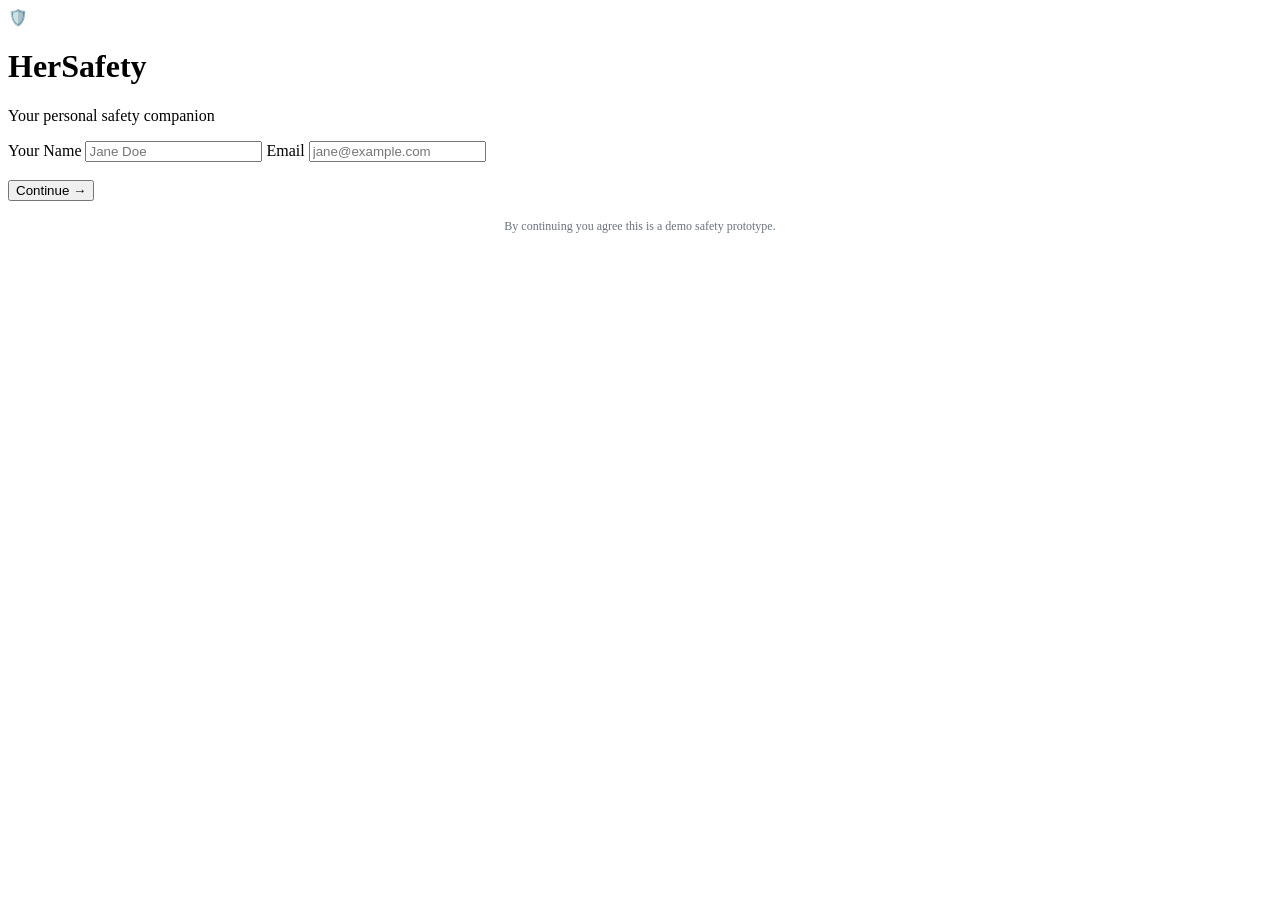
==== index.html @ b2b92cac "Add initial HTML structure for login page" ====
<!DOCTYPE html>
<html lang="en">
<head>
<meta charset="UTF-8" />
<meta name="viewport" content="width=device-width, initial-scale=1, maximum-scale=1" />
<title>HerSafety — Sign in</title>
<link rel="stylesheet" href="style.css" />
</head>
<body>
<div class="login-wrap">
  <div class="brand">
    <div class="logo">🛡️</div>
    <h1>HerSafety</h1>
    <p>Your personal safety companion</p>
  </div>

  <div class="card">
    <form id="login-form">
      <label for="name">Your Name</label>
      <input id="name" class="input" type="text" placeholder="Jane Doe" required />
      <label for="email">Email</label>
      <input id="email" class="input" type="email" placeholder="jane@example.com" required />
      <div style="height: 18px"></div>
      <button type="submit" class="btn btn-primary">Continue →</button>
    </form>
  </div>

  <p style="text-align:center; color:#6b7280; font-size:12px; margin-top:18px;">
    By continuing you agree this is a demo safety prototype.
  </p>
</div>

<script src="script.js"></script>
<script>initLogin();</script>
</body>
</html>
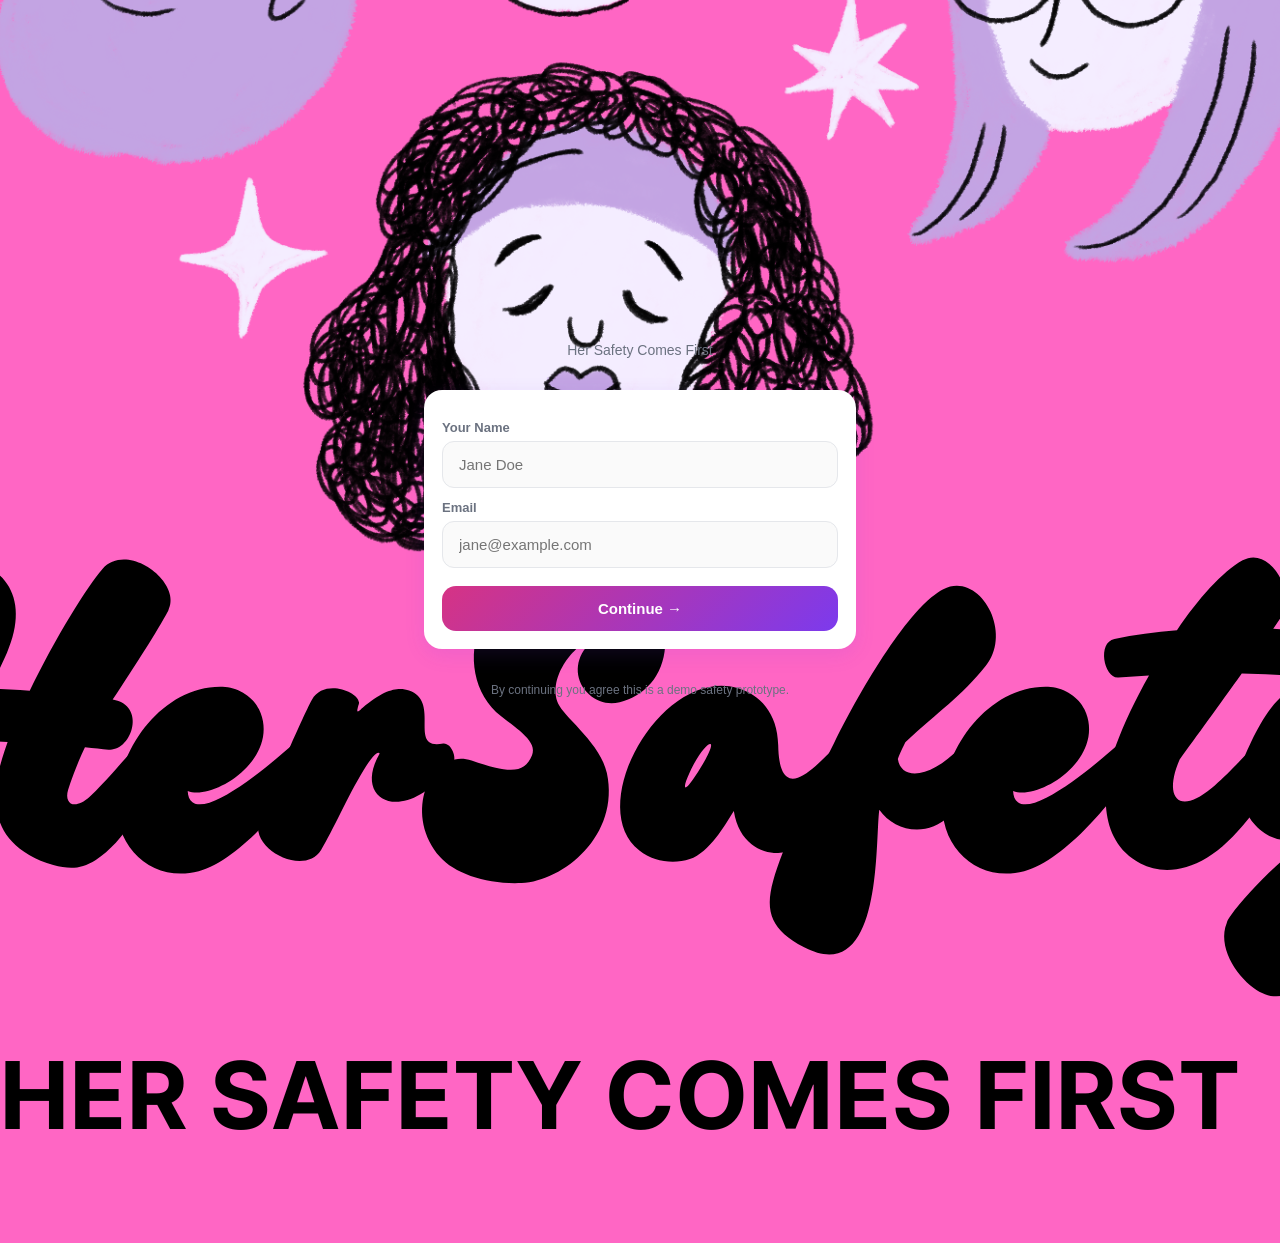
==== commit 26a199e4: "Update index.html" ====
--- a/index.html
+++ b/index.html
@@ -3,15 +3,18 @@
 <head>
 <meta charset="UTF-8" />
 <meta name="viewport" content="width=device-width, initial-scale=1, maximum-scale=1" />
-<title>HerSafety — Sign in</title>
+<title>HerSafety </title>
+  <link rel="icon" type="image/png" href="HerSafety.png">
 <link rel="stylesheet" href="style.css" />
 </head>
 <body>
 <div class="login-wrap">
   <div class="brand">
-    <div class="logo">🛡️</div>
+   <div class="logo">
+  <img src="HerSafety.png" alt="HerSafety Logo">
+</div>
     <h1>HerSafety</h1>
-    <p>Your personal safety companion</p>
+    <p>Her Safety Comes First</p>
   </div>
 
   <div class="card">
--- a/style.css
+++ b/style.css
@@ -0,0 +1,434 @@
+/* HerSafety - Mobile-first styling */
+* { box-sizing: border-box; margin: 0; padding: 0; }
+
+:root {
+  --bg-grad: linear-gradient(160deg, #fde7f3 0%, #f3e8ff 50%, #e0e7ff 100%);
+  --primary: #d63384;
+  --primary-dark: #a61e63;
+  --accent: #7c3aed;
+  --danger: #e11d48;
+  --safe: #10b981;
+  --warn: #f59e0b;
+  --card: #ffffff;
+  --text: #1f1f33;
+  --muted: #6b7280;
+  --shadow: 0 6px 20px rgba(124, 58, 237, 0.12);
+  --radius: 18px;
+}
+
+html, body {
+  height: 100%;
+  font-family: -apple-system, BlinkMacSystemFont, "Segoe UI", Roboto, sans-serif;
+  color: var(--text);
+  background: var(--bg-grad);
+  background-attachment: fixed;
+  -webkit-font-smoothing: antialiased;
+}
+
+.app {
+  max-width: 480px;
+  margin: 0 auto;
+  min-height: 100vh;
+  padding: 24px 20px 100px;
+  position: relative;
+}
+
+.app.no-nav { padding-bottom: 24px; }
+
+/* Headers */
+.page-header {
+  margin-bottom: 20px;
+}
+.page-header h1 {
+  font-size: 26px;
+  font-weight: 700;
+  letter-spacing: -0.5px;
+}
+.page-header p { color: var(--muted); margin-top: 4px; font-size: 14px; }
+
+/* Cards */
+.card {
+  background: var(--card);
+  border-radius: var(--radius);
+  padding: 18px;
+  box-shadow: var(--shadow);
+  margin-bottom: 16px;
+}
+
+/* Buttons */
+.btn {
+  display: inline-flex;
+  align-items: center;
+  justify-content: center;
+  gap: 8px;
+  width: 100%;
+  padding: 14px 18px;
+  border: none;
+  border-radius: 14px;
+  font-size: 15px;
+  font-weight: 600;
+  cursor: pointer;
+  transition: transform 0.15s ease, box-shadow 0.15s ease, opacity 0.15s ease;
+  font-family: inherit;
+}
+.btn:active { transform: scale(0.97); }
+.btn:hover { box-shadow: 0 4px 14px rgba(0,0,0,0.1); }
+
+.btn-primary {
+  background: linear-gradient(135deg, var(--primary), var(--accent));
+  color: white;
+}
+.btn-secondary {
+  background: #f3f4f6;
+  color: var(--text);
+}
+.btn-danger {
+  background: var(--danger);
+  color: white;
+}
+.btn-ghost {
+  background: transparent;
+  color: var(--primary);
+  border: 1.5px solid var(--primary);
+}
+
+/* Inputs */
+.input {
+  width: 100%;
+  padding: 14px 16px;
+  border-radius: 12px;
+  border: 1.5px solid #e5e7eb;
+  font-size: 15px;
+  font-family: inherit;
+  background: #fafafa;
+  transition: border 0.2s;
+}
+.input:focus {
+  outline: none;
+  border-color: var(--primary);
+  background: white;
+}
+label {
+  display: block;
+  font-size: 13px;
+  font-weight: 600;
+  color: var(--muted);
+  margin-bottom: 6px;
+  margin-top: 12px;
+}
+
+/* Login */
+.login-wrap {
+  min-height: 100vh;
+  display: flex;
+  flex-direction: column;
+  justify-content: center;
+  padding: 24px;
+  max-width: 480px;
+  margin: 0 auto;
+}
+.brand {
+  text-align: center;
+  margin-bottom: 32px;
+}
+.brand .logo {
+  width: 80px; height: 80px;
+  margin: 0 auto 16px;
+  border-radius: 50%;
+  background: linear-gradient(135deg, var(--primary), var(--accent));
+  display: flex; align-items: center; justify-content: center;
+  font-size: 38px;
+  box-shadow: 0 10px 30px rgba(214, 51, 132, 0.35);
+}
+.brand h1 {
+  font-size: 32px;
+  background: linear-gradient(135deg, var(--primary), var(--accent));
+  -webkit-background-clip: text;
+  -webkit-text-fill-color: transparent;
+  background-clip: text;
+}
+.brand p { color: var(--muted); margin-top: 6px; font-size: 14px; }
+
+/* Greeting */
+.greeting {
+  margin-bottom: 18px;
+}
+.greeting h2 { font-size: 24px; font-weight: 700; }
+.greeting .loc {
+  display: flex; align-items: center; gap: 6px;
+  color: var(--muted); font-size: 13px; margin-top: 6px;
+}
+
+/* SOS Button */
+.sos-wrap {
+  display: flex; flex-direction: column; align-items: center;
+  margin: 28px 0;
+}
+.sos-btn {
+  width: 200px; height: 200px;
+  border-radius: 50%;
+  border: none;
+  background: radial-gradient(circle at 30% 30%, #ff5778, #d6004a);
+  color: white;
+  font-size: 36px;
+  font-weight: 800;
+  letter-spacing: 2px;
+  cursor: pointer;
+  box-shadow: 0 0 0 0 rgba(214, 0, 74, 0.5), 0 15px 40px rgba(214, 0, 74, 0.4);
+  animation: pulse 2s infinite;
+  font-family: inherit;
+  transition: transform 0.15s;
+}
+.sos-btn:active { transform: scale(0.95); }
+.sos-hint { color: var(--muted); margin-top: 14px; font-size: 13px; text-align: center; }
+
+@keyframes pulse {
+  0% { box-shadow: 0 0 0 0 rgba(214, 0, 74, 0.5), 0 15px 40px rgba(214, 0, 74, 0.4); }
+  70% { box-shadow: 0 0 0 25px rgba(214, 0, 74, 0), 0 15px 40px rgba(214, 0, 74, 0.4); }
+  100% { box-shadow: 0 0 0 0 rgba(214, 0, 74, 0), 0 15px 40px rgba(214, 0, 74, 0.4); }
+}
+
+/* Quick actions grid */
+.section-title {
+  font-size: 16px; font-weight: 700; margin: 20px 0 12px;
+}
+.actions-grid {
+  display: grid;
+  grid-template-columns: 1fr 1fr;
+  gap: 12px;
+}
+.action-card {
+  background: var(--card);
+  border-radius: var(--radius);
+  padding: 16px;
+  text-align: center;
+  cursor: pointer;
+  border: none;
+  box-shadow: var(--shadow);
+  transition: transform 0.15s;
+  font-family: inherit;
+}
+.action-card:active { transform: scale(0.96); }
+.action-card .icon { font-size: 28px; margin-bottom: 8px; }
+.action-card .name { font-size: 13px; font-weight: 600; color: var(--text); }
+
+/* Bottom navigation */
+.bottom-nav {
+  position: fixed;
+  bottom: 0; left: 0; right: 0;
+  background: white;
+  border-top: 1px solid #f0f0f0;
+  display: flex;
+  justify-content: space-around;
+  padding: 10px 0 calc(10px + env(safe-area-inset-bottom));
+  max-width: 480px;
+  margin: 0 auto;
+  box-shadow: 0 -4px 20px rgba(0,0,0,0.05);
+}
+.nav-item {
+  flex: 1;
+  display: flex; flex-direction: column; align-items: center;
+  text-decoration: none;
+  color: var(--muted);
+  font-size: 11px;
+  font-weight: 600;
+  gap: 3px;
+  padding: 4px;
+  transition: color 0.2s;
+}
+.nav-item .nav-icon { font-size: 22px; }
+.nav-item.active { color: var(--primary); }
+
+/* Modal overlay */
+.overlay {
+  position: fixed; inset: 0;
+  background: rgba(225, 29, 72, 0.96);
+  display: none;
+  flex-direction: column;
+  align-items: center;
+  justify-content: center;
+  z-index: 1000;
+  color: white;
+  padding: 24px;
+  text-align: center;
+}
+.overlay.active { display: flex; animation: fadeIn 0.3s; }
+.overlay .pulse-circle {
+  width: 140px; height: 140px;
+  border-radius: 50%;
+  background: rgba(255,255,255,0.2);
+  display: flex; align-items: center; justify-content: center;
+  font-size: 60px;
+  margin-bottom: 24px;
+  animation: pulseWhite 1.2s infinite;
+}
+.overlay h2 { font-size: 28px; margin-bottom: 12px; }
+.overlay .status-list {
+  list-style: none;
+  margin: 20px 0 28px;
+  text-align: left;
+  font-size: 14px;
+  line-height: 2;
+}
+.overlay .status-list li::before {
+  content: "✓ "; font-weight: bold; margin-right: 6px;
+}
+.overlay .btn { max-width: 280px; }
+
+@keyframes fadeIn { from { opacity: 0; } to { opacity: 1; } }
+@keyframes pulseWhite {
+  0%,100% { transform: scale(1); }
+  50% { transform: scale(1.08); }
+}
+
+/* Map page */
+.map-container {
+  position: relative;
+  height: 360px;
+  border-radius: var(--radius);
+  overflow: hidden;
+  box-shadow: var(--shadow);
+  background: #e0e7ff;
+}
+.map-container iframe {
+  width: 100%; height: 100%; border: 0;
+}
+.zone-legend {
+  display: flex;
+  gap: 8px;
+  margin-top: 14px;
+  flex-wrap: wrap;
+}
+.zone-chip {
+  flex: 1;
+  min-width: 90px;
+  padding: 10px;
+  border-radius: 12px;
+  text-align: center;
+  font-size: 12px;
+  font-weight: 600;
+  color: white;
+}
+.zone-chip.safe { background: var(--safe); }
+.zone-chip.warn { background: var(--warn); }
+.zone-chip.risk { background: var(--danger); }
+
+.status-banner {
+  margin-top: 16px;
+  padding: 16px;
+  border-radius: var(--radius);
+  text-align: center;
+  font-weight: 600;
+  color: white;
+}
+.status-banner.safe { background: var(--safe); }
+.status-banner.warn { background: var(--warn); }
+.status-banner.risk { background: var(--danger); }
+
+/* Contacts */
+.contact-item {
+  display: flex;
+  align-items: center;
+  background: var(--card);
+  padding: 14px 16px;
+  border-radius: 14px;
+  margin-bottom: 10px;
+  box-shadow: var(--shadow);
+  gap: 12px;
+}
+.contact-avatar {
+  width: 44px; height: 44px;
+  border-radius: 50%;
+  background: linear-gradient(135deg, var(--primary), var(--accent));
+  color: white;
+  display: flex; align-items: center; justify-content: center;
+  font-weight: 700;
+  flex-shrink: 0;
+}
+.contact-info { flex: 1; min-width: 0; }
+.contact-info .name { font-weight: 600; font-size: 15px; }
+.contact-info .num { color: var(--muted); font-size: 13px; }
+.contact-del {
+  background: transparent;
+  border: none;
+  color: var(--danger);
+  font-size: 20px;
+  cursor: pointer;
+  padding: 6px;
+}
+.empty-state {
+  text-align: center;
+  color: var(--muted);
+  padding: 40px 20px;
+  font-size: 14px;
+}
+
+/* Profile */
+.profile-head {
+  text-align: center;
+  margin: 20px 0 28px;
+}
+.profile-avatar {
+  width: 96px; height: 96px;
+  margin: 0 auto 16px;
+  border-radius: 50%;
+  background: linear-gradient(135deg, var(--primary), var(--accent));
+  color: white;
+  display: flex; align-items: center; justify-content: center;
+  font-size: 38px;
+  font-weight: 700;
+  box-shadow: 0 10px 30px rgba(214, 51, 132, 0.3);
+}
+.profile-head .name { font-size: 22px; font-weight: 700; }
+.profile-head .email { color: var(--muted); font-size: 14px; margin-top: 4px; }
+
+/* Voice listening indicator */
+.listening {
+  background: var(--accent) !important;
+  color: white !important;
+  animation: pulse 1.5s infinite;
+}
+
+/* Escape call modal */
+.choices {
+  display: flex; gap: 8px; margin-top: 12px;
+}
+.choices button {
+  flex: 1;
+  padding: 12px;
+  border-radius: 12px;
+  border: 1.5px solid var(--primary);
+  background: white;
+  color: var(--primary);
+  font-weight: 600;
+  cursor: pointer;
+  font-family: inherit;
+}
+.choices button:hover { background: var(--primary); color: white; }
+
+.toast {
+  position: fixed;
+  bottom: 90px; left: 50%;
+  transform: translateX(-50%);
+  background: rgba(31, 31, 51, 0.95);
+  color: white;
+  padding: 12px 20px;
+  border-radius: 12px;
+  font-size: 14px;
+  z-index: 999;
+  opacity: 0;
+  transition: opacity 0.3s, transform 0.3s;
+  pointer-events: none;
+  max-width: 360px;
+  text-align: center;
+}
+.toast.show { opacity: 1; transform: translateX(-50%) translateY(-6px); }
+
+video.preview {
+  width: 100%;
+  border-radius: 14px;
+  margin-top: 12px;
+  background: #000;
+  display: none;
+}
+video.preview.active { display: block; }
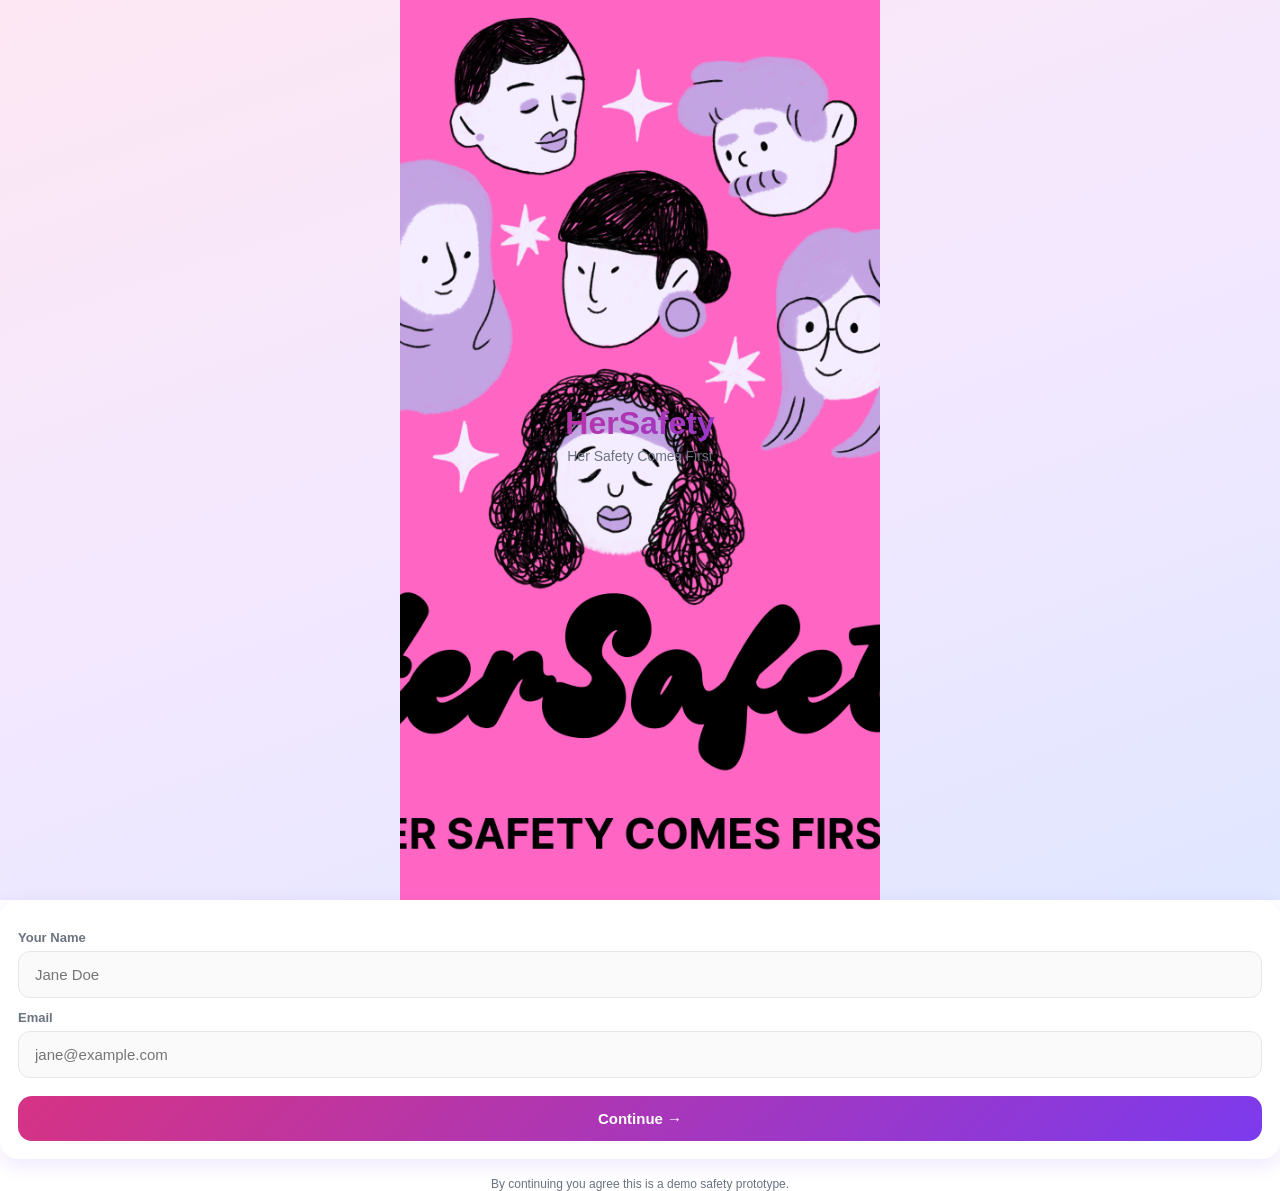
==== commit d6191ad6: "Fix HTML structure and add missing elements" ====
--- a/index.html
+++ b/index.html
@@ -3,20 +3,23 @@
 <head>
 <meta charset="UTF-8" />
 <meta name="viewport" content="width=device-width, initial-scale=1, maximum-scale=1" />
-<title>HerSafety </title>
-  <link rel="icon" type="image/png" href="HerSafety.png">
+<title>HerSafety</title>
+<link rel="icon" type="image/png" href="HerSafety.png">
 <link rel="stylesheet" href="style.css" />
 </head>
+
 <body>
-<div class="login-wrap">
+
+<div class="login-wrap page-bg">
+
   <div class="brand">
-   <div class="logo">
-  <img src="HerSafety.png" alt="HerSafety Logo">
-</div>
     <h1>HerSafety</h1>
     <p>Her Safety Comes First</p>
   </div>
 
+</div>
+
+</body>
   <div class="card">
     <form id="login-form">
       <label for="name">Your Name</label>
--- a/style.css
+++ b/style.css
@@ -1,6 +1,14 @@
 /* HerSafety - Mobile-first styling */
 * { box-sizing: border-box; margin: 0; padding: 0; }
-
+.page-bg {
+  background-image: url("HerSafety.png");
+  background-size: cover;
+  background-position: center;
+  background-repeat: no-repeat;
+
+  width: 100%;
+  height: 100vh;   /* full screen height */
+}
 :root {
   --bg-grad: linear-gradient(160deg, #fde7f3 0%, #f3e8ff 50%, #e0e7ff 100%);
   --primary: #d63384;
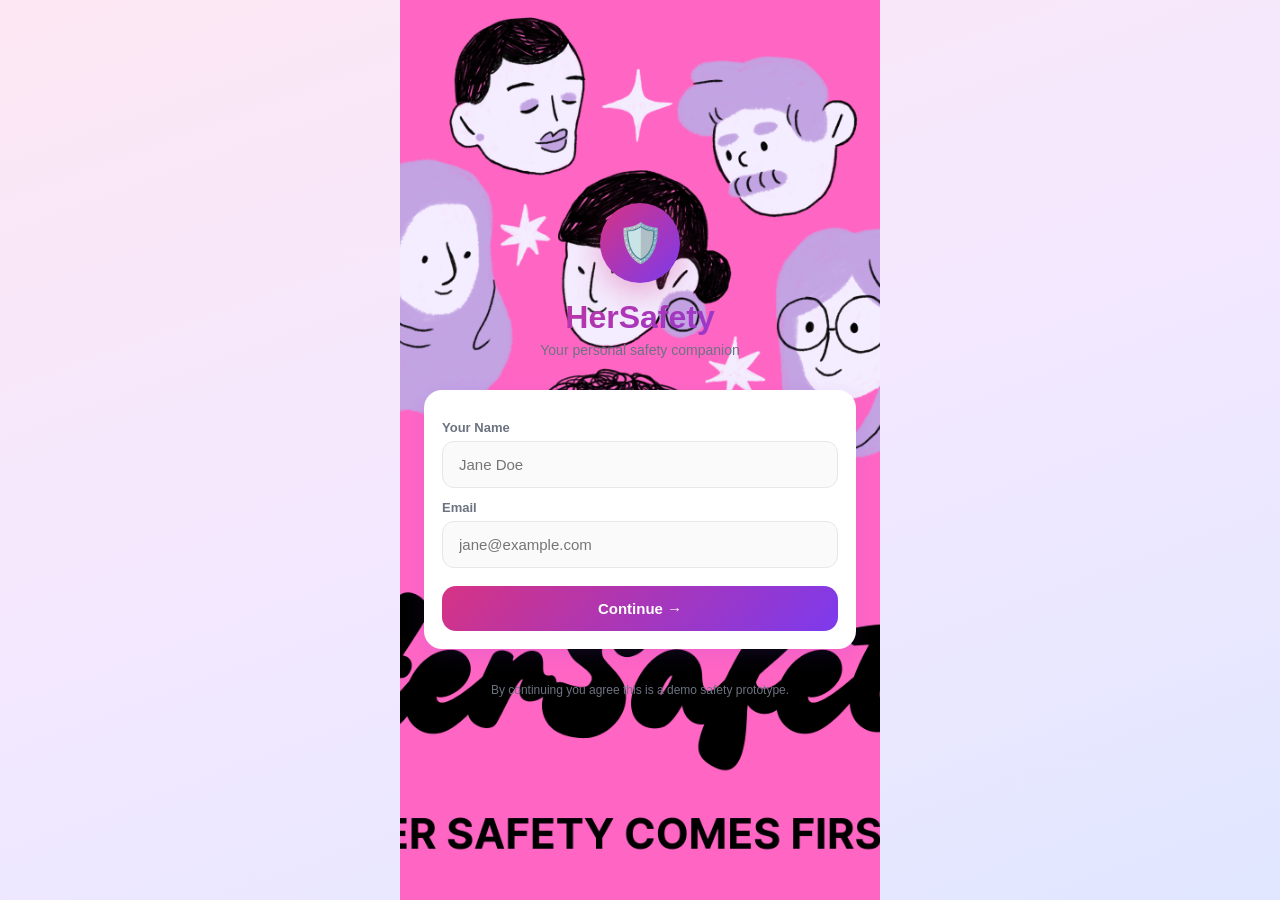
==== commit 686d6a2e: "Update index.html" ====
--- a/index.html
+++ b/index.html
@@ -9,17 +9,12 @@
 </head>
 
 <body>
-
-<div class="login-wrap page-bg">
-
+<div class="login-wrap">
   <div class="brand">
+    <div class="logo">🛡️</div>
     <h1>HerSafety</h1>
-    <p>Her Safety Comes First</p>
+    <p>Your personal safety companion</p>
   </div>
-
-</div>
-
-</body>
   <div class="card">
     <form id="login-form">
       <label for="name">Your Name</label>
@@ -30,12 +25,10 @@
       <button type="submit" class="btn btn-primary">Continue →</button>
     </form>
   </div>
-
   <p style="text-align:center; color:#6b7280; font-size:12px; margin-top:18px;">
     By continuing you agree this is a demo safety prototype.
   </p>
 </div>
-
 <script src="script.js"></script>
 <script>initLogin();</script>
 </body>
--- a/style.css
+++ b/style.css
@@ -1,13 +1,18 @@
 /* HerSafety - Mobile-first styling */
 * { box-sizing: border-box; margin: 0; padding: 0; }
-.page-bg {
+.login-wrap {
+  min-height: 100vh;
+  display: flex;
+  flex-direction: column;
+  justify-content: center;
+  padding: 24px;
+  max-width: 480px;
+  margin: 0 auto;
+
   background-image: url("HerSafety.png");
   background-size: cover;
   background-position: center;
   background-repeat: no-repeat;
-
-  width: 100%;
-  height: 100vh;   /* full screen height */
 }
 :root {
   --bg-grad: linear-gradient(160deg, #fde7f3 0%, #f3e8ff 50%, #e0e7ff 100%);
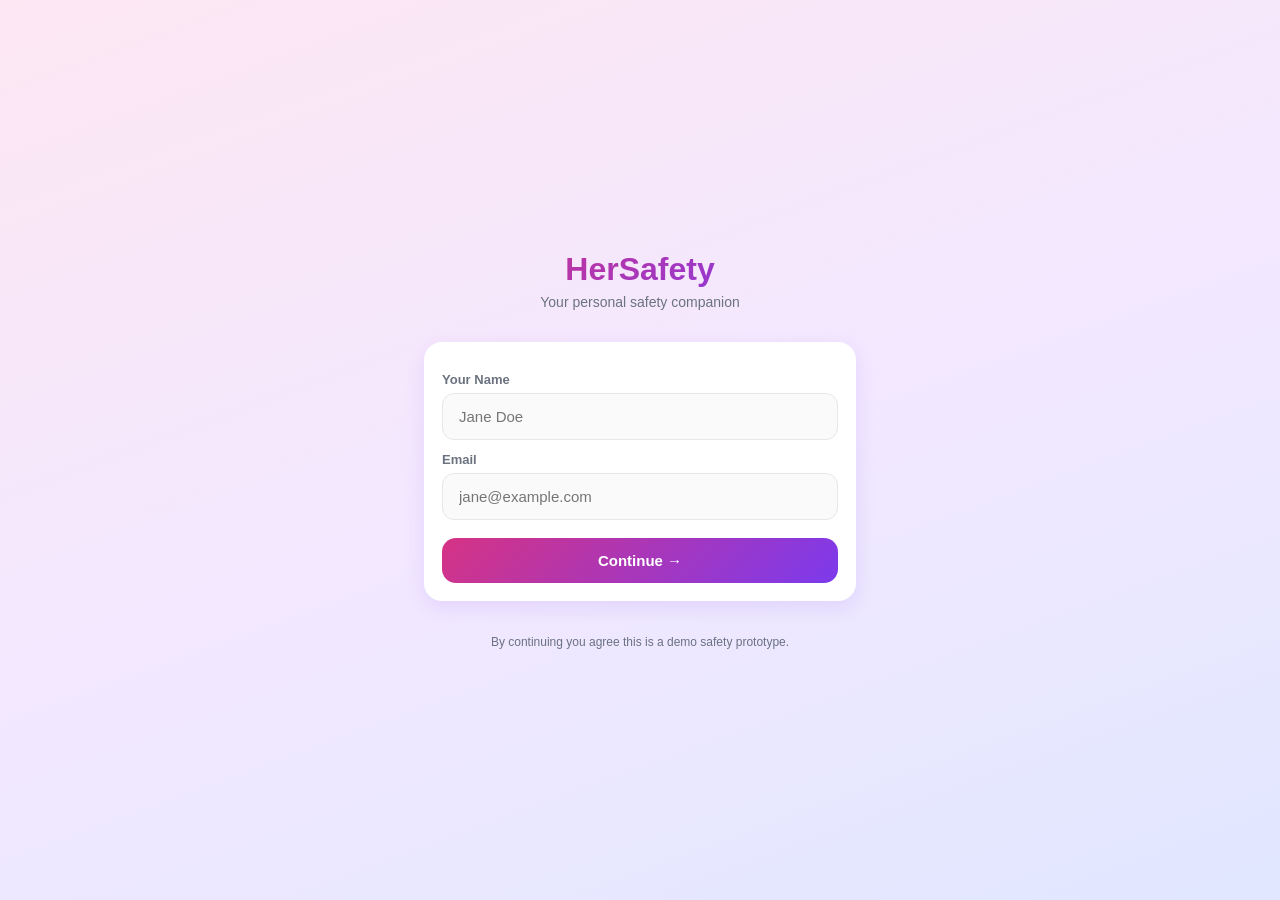
==== commit a3beb113: "Update index.html" ====
--- a/index.html
+++ b/index.html
@@ -11,7 +11,7 @@
 <body>
 <div class="login-wrap">
   <div class="brand">
-    <div class="logo">🛡️</div>
+    
     <h1>HerSafety</h1>
     <p>Your personal safety companion</p>
   </div>
--- a/style.css
+++ b/style.css
@@ -1,19 +1,6 @@
 /* HerSafety - Mobile-first styling */
 * { box-sizing: border-box; margin: 0; padding: 0; }
-.login-wrap {
-  min-height: 100vh;
-  display: flex;
-  flex-direction: column;
-  justify-content: center;
-  padding: 24px;
-  max-width: 480px;
-  margin: 0 auto;
-
-  background-image: url("HerSafety.png");
-  background-size: cover;
-  background-position: center;
-  background-repeat: no-repeat;
-}
+
 :root {
   --bg-grad: linear-gradient(160deg, #fde7f3 0%, #f3e8ff 50%, #e0e7ff 100%);
   --primary: #d63384;
